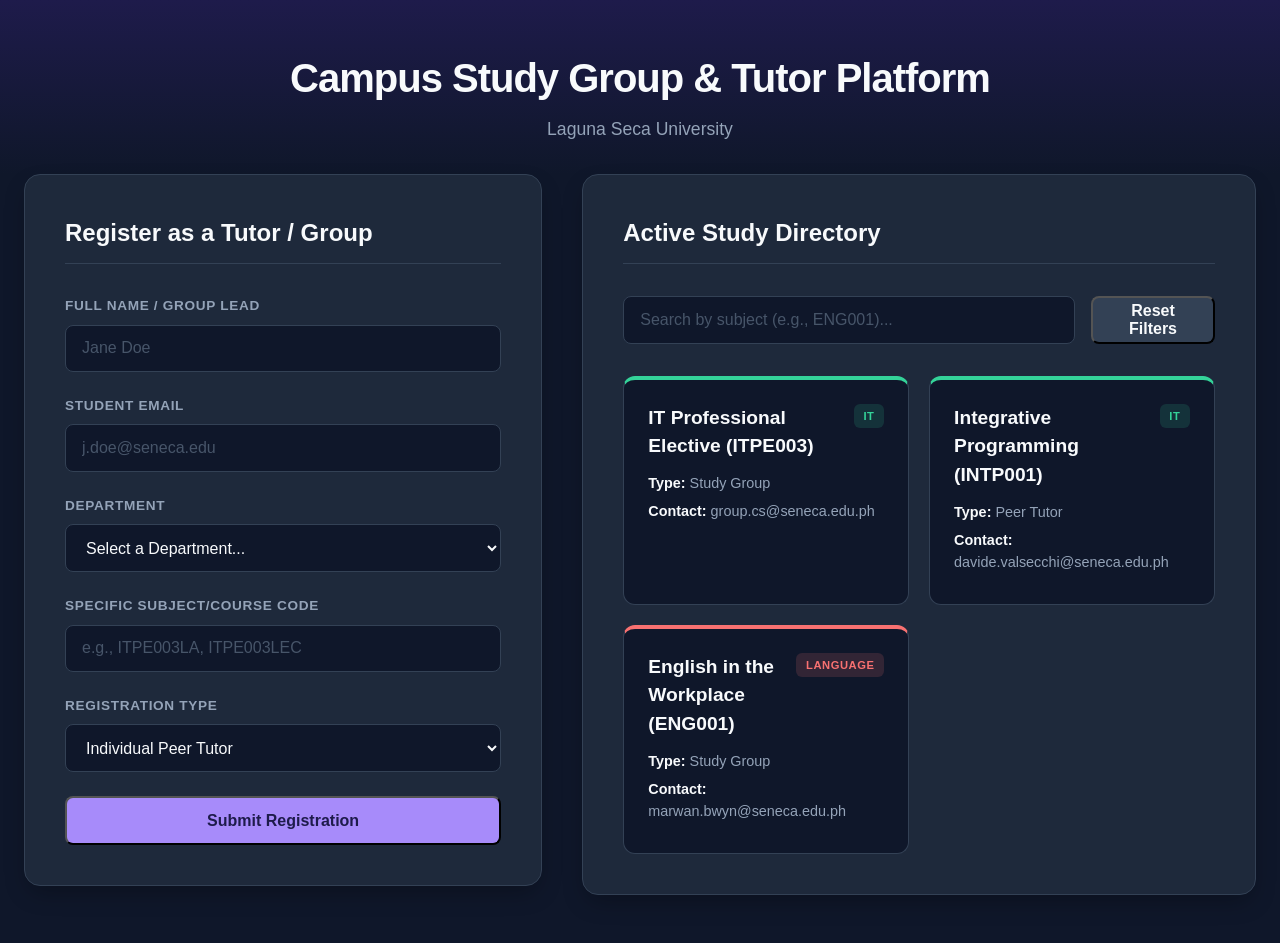
==== index.html @ dc55b9d4 "Rename Untitled-12.html to index.html" ====
<!DOCTYPE html>
<html lang="en">
<head>
    <meta charset="UTF-8">
    <meta name="viewport" content="width=device-width, initial-scale=1.0">
    <title>Campus Peer-Tutoring Matcher</title>
    <link rel="stylesheet" href="style.css">
</head>
<body>

    <header>
        <h1>Campus Study Group & Tutor Platform</h1>
        <p>Laguna Seca University</p>
    </header>

    <main class="container">
        <section class="form-section">
            <h2>Register as a Tutor / Group</h2>
            <form id="registrationForm">
                <div class="form-group">
                    <label for="fullName">Full Name / Group Lead</label>
                    <input type="text" id="fullName" required placeholder="Jane Doe">
                </div>

                <div class="form-group">
                    <label for="studentEmail">Student Email</label>
                    <input type="email" id="studentEmail" required placeholder="j.doe@seneca.edu">
                    <small id="emailError" class="error-text"></small>
                </div>

                <div class="form-group">
                    <label for="department">Department</label>
                    <select id="department" required>
                        <option value="">Select a Department...</option>
                        <option value="IT">IT</option>
                        <option value="Language">Language</option>
                        <option value="Business">Business & Economics</option>
                    </select>
                </div>

                <div class="form-group">
                    <label for="subject">Specific Subject/Course Code</label>
                    <input type="text" id="subject" required placeholder="e.g., ITPE003LA, ITPE003LEC">
                </div>

                <div class="form-group">
                    <label for="role">Registration Type</label>
                    <select id="role" required>
                        <option value="Tutor">Individual Peer Tutor</option>
                        <option value="Study Group">Study Group looking for members</option>
                    </select>
                </div>

                <button type="submit" id="submitBtn">Submit Registration</button>
            </form>
            <div id="formStatus" class="status-message"></div>
        </section>

        <section class="directory-section">
            <h2>Active Study Directory</h2>
            
            <div class="filter-controls">
                <input type="text" id="searchBar" placeholder="Search by subject (e.g., ENG001)...">
                <button id="clearFiltersBtn">Reset Filters</button>
            </div>

            <div id="directoryGrid" class="directory-grid">
                <div class="card IT" data-subject="CS101" data-dept="IT">
                    <h3>IT Professional Elective (ITPE003)</h3>
                    <p><strong>Type:</strong> Study Group</p>
                    <p><strong>Contact:</strong> group.cs@seneca.edu.ph</p>
                    <span class="badge IT-badge">IT</span>
                </div>
                <div class="card IT" data-subject="ECON102" data-dept="Business">
                    <h3>Integrative Programming (INTP001)</h3>
                    <p><strong>Type:</strong> Peer Tutor</p>
                    <p><strong>Contact:</strong> davide.valsecchi@seneca.edu.ph</p>
                    <span class="badge IT-badge">IT</span>
                </div>
                <div class="card language" data-subject="ENG001" data-dept="Language">
                    <h3>English in the Workplace (ENG001)</h3>
                    <p><strong>Type:</strong> Study Group</p>
                    <p><strong>Contact:</strong> marwan.bwyn@seneca.edu.ph</p>
                    <span class="badge language-badge">Language</span>
                </div>
            </div>
        </section>
    </main>

    <script src="script.js"></script>
</body>
</html>
---- style.css ----
:root {
    --bg-main: #0f172a;       /* Deep slate dark background */
    --bg-card: #1e293b;       /* Slightly lighter slate for sections/cards */
    --primary: #a78bfa;       /* Premium pastel purple for primary buttons */
    --primary-hover: #c084fc; /* Brighter purple on hover */
    --text-main: #f8fafc;     /* Bright white for primary text */
    --text-muted: #94a3b8;    /* Muted gray for labels and details */
    --border: #334155;        /* Subtle border color */
    --success: #34d399;       /* Emerald emerald green */
    --danger: #f87171;        /* Soft red */
}

* {
    box-sizing: border-box;
    margin: 0;
    padding: 0;
    font-family: 'Segoe UI', Roboto, Helvetica, Arial, sans-serif;
}

body {
    background-color: var(--bg-main);
    color: var(--text-main);
    line-height: 1.5;
    min-height: 100vh;
    padding-bottom: 3rem;
}

/* Header spans fully across the top */
header {
    background: linear-gradient(180deg, #1e1b4b 0%, var(--bg-main) 100%);
    text-align: center;
    padding: 3rem 1rem 2rem 1rem;
    width: 100%;
}

header h1 {
    font-size: 2.5rem;
    font-weight: 800;
    color: var(--text-main);
    letter-spacing: -0.025em;
    margin-bottom: 0.5rem;
}

header p {
    color: var(--text-muted);
    font-size: 1.1rem;
}

/* Two-column layout grid */
.container {
    max-width: 1300px;
    margin: 0 auto;
    padding: 0 1.5rem;
    display: grid;
    grid-template-columns: 1fr 1.3fr;
    gap: 2.5rem;
    align-items: start;
}

/* Responsive adjustments for smaller screens */
@media (max-width: 968px) {
    .container {
        grid-template-columns: 1fr;
        gap: 2rem;
    }
}

/* Section Blocks (Form & Directory wrappers) */
section {
    background-color: var(--bg-card);
    padding: 2.5rem;
    border-radius: 16px;
    border: 1px solid var(--border);
    box-shadow: 0 10px 25px -5px rgba(0, 0, 0, 0.3);
}

h2 {
    font-size: 1.5rem;
    font-weight: 700;
    margin-bottom: 2rem;
    padding-bottom: 0.75rem;
    border-bottom: 1px solid var(--border);
    color: var(--text-main);
}

.form-group {
    margin-bottom: 1.5rem;
}

label {
    display: block;
    margin-bottom: 0.5rem;
    font-weight: 600;
    font-size: 0.85rem;
    text-transform: uppercase;
    letter-spacing: 0.05em;
    color: var(--text-muted);
}

input, select {
    width: 100%;
    padding: 0.85rem 1rem;
    background-color: var(--bg-main);
    border: 1px solid var(--border);
    border-radius: 8px;
    color: var(--text-main);
    font-size: 1rem;
    transition: all 0.2s ease;
}

input:focus, select:focus {
    outline: none;
    border-color: var(--primary);
    box-shadow: 0 0 0 3px rgba(167, 139, 250, 0.2);
}

input::placeholder {
    color: #475569;
}

button {
    width: 100%;
    padding: 0.85rem;
    background-color: var(--primary);
    color: #1e1b4b; 
    border-radius: 8px;
    font-size: 1rem;
    font-weight: 700;
    cursor: pointer;
    transition: all 0.2s ease;
}

button:hover {
    background-color: var(--primary-hover);
    transform: translateY(-1px);
}

button:active {
    transform: translateY(0);
}

.error-text {
    color: var(--danger);
    font-size: 0.85rem;
    display: block;
    margin-top: 0.5rem;
}

.status-message {
    margin-top: 1.5rem;
    padding: 1rem;
    border-radius: 8px;
    text-align: center;
    font-weight: 600;
    display: none;
}

.filter-controls {
    display: flex;
    gap: 1rem;
    margin-bottom: 2rem;
}

.filter-controls button {
    width: auto;
    padding: 0 1.5rem;
    background-color: var(--border);
    color: var(--text-main);
}

.filter-controls button:hover {
    background-color: #475569;
}

.directory-grid {
    display: grid;
    grid-template-columns: 1fr 1fr;
    gap: 1.25rem;
}

@media (max-width: 1200px) {
    .directory-grid {
        grid-template-columns: 1fr;
    }
}

.card {
    background-color: var(--bg-main);
    border: 1px solid var(--border);
    border-top: 4px solid #64748b; 
    padding: 1.5rem;
    border-radius: 12px;
    position: relative;
    transition: transform 0.2s ease, box-shadow 0.2s ease;
}

.card:hover {
    transform: translateY(-2px);
    box-shadow: 0 12px 20px -8px rgba(0, 0, 0, 0.4);
}

.card.IT { border-top-color: var(--success); }
.card.business { border-top-color: #fbbf24; }
.card.language { border-top-color: var(--danger); }

.card h3 {
    font-size: 1.2rem;
    font-weight: 700;
    margin-bottom: 0.75rem;
    padding-right: 4rem; 
}

.card p {
    font-size: 0.9rem;
    color: var(--text-muted);
    margin-bottom: 0.4rem;
}

.card p strong {
    color: var(--text-main);
}

.badge {
    position: absolute;
    top: 1.5rem;
    right: 1.5rem;
    font-size: 0.7rem;
    font-weight: 800;
    text-transform: uppercase;
    letter-spacing: 0.05em;
    padding: 0.25rem 0.6rem;
    border-radius: 6px;
}

.IT-badge { background-color: rgba(52, 211, 153, 0.15); color: var(--success); }
.business-badge { background-color: rgba(251, 191, 36, 0.15); color: #fbbf24; }
.language-badge { background-color: rgba(248, 113, 113, 0.15); color: var(--danger); }
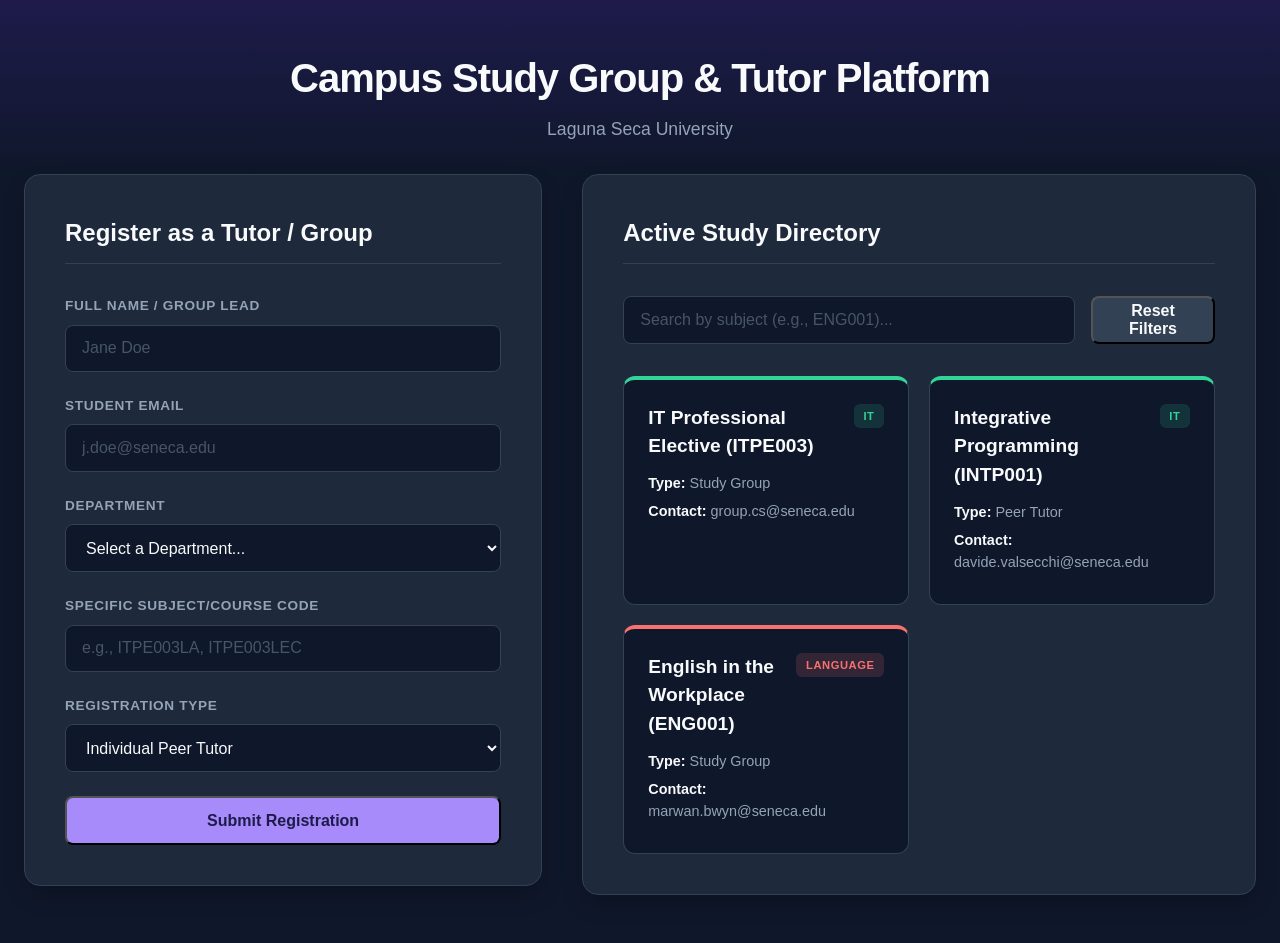
==== commit f833f7b7: "Tidy up HTML" ====
--- a/index.html
+++ b/index.html
@@ -68,19 +68,19 @@
                 <div class="card IT" data-subject="CS101" data-dept="IT">
                     <h3>IT Professional Elective (ITPE003)</h3>
                     <p><strong>Type:</strong> Study Group</p>
-                    <p><strong>Contact:</strong> group.cs@seneca.edu.ph</p>
+                    <p><strong>Contact:</strong> group.cs@seneca.edu</p>
                     <span class="badge IT-badge">IT</span>
                 </div>
                 <div class="card IT" data-subject="ECON102" data-dept="Business">
                     <h3>Integrative Programming (INTP001)</h3>
                     <p><strong>Type:</strong> Peer Tutor</p>
-                    <p><strong>Contact:</strong> davide.valsecchi@seneca.edu.ph</p>
+                    <p><strong>Contact:</strong> davide.valsecchi@seneca.edu</p>
                     <span class="badge IT-badge">IT</span>
                 </div>
                 <div class="card language" data-subject="ENG001" data-dept="Language">
                     <h3>English in the Workplace (ENG001)</h3>
                     <p><strong>Type:</strong> Study Group</p>
-                    <p><strong>Contact:</strong> marwan.bwyn@seneca.edu.ph</p>
+                    <p><strong>Contact:</strong> marwan.bwyn@seneca.edu</p>
                     <span class="badge language-badge">Language</span>
                 </div>
             </div>
